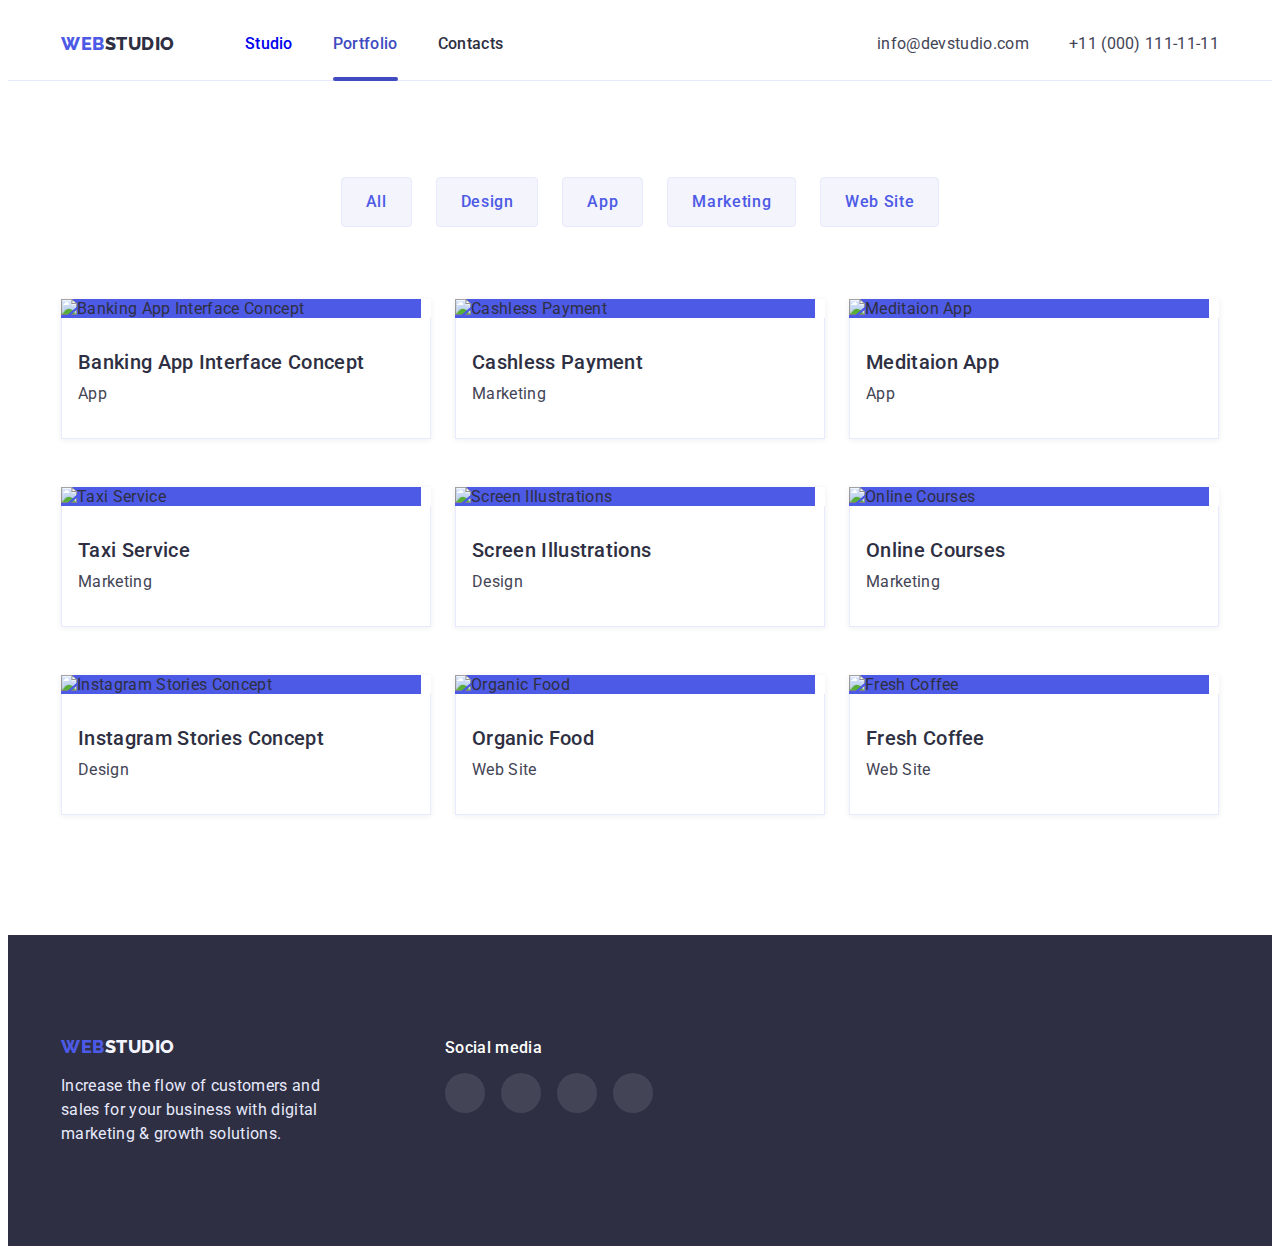
==== portfolio.html @ a9f56df6 "Create portfolio.html" ====
<!DOCTYPE html>
<html lang="en">
  <head>
    <meta charset="utf-8" />
    <meta http-equiv="x-ua-compatible" content="ie=edge" />
    <meta name="viewport" content="width=device-width, initial-scale=1.0" />
    <title>WebStudio</title>
    <link rel="preconnect" href="https://fonts.googleapis.com" />
    <link rel="preconnect" href="https://fonts.gstatic.com" crossorigin />
    <link
      href="https://fonts.googleapis.com/css2?family=Raleway:wght@800&family=Roboto:wght@400;500;700;900&display=swap"
      rel="stylesheet"
    />
    <link
      rel="stylesheet"
      href="https://cdnjs.cloudflare.com/ajax/libs/modern-normalize/1.1.0/modern-normalize.min.css"
      integrity="sha512-wpPYUAdjBVSE4KJnH1VR1HeZfpl1ub8YT/NKx4PuQ5NmX2tKuGu6U/JRp5y+Y8XG2tV+wKQpNHVUX03MfMFn9Q=="
      crossorigin="anonymous"
      referrerpolicy="no-referrer"
    />
    <link rel="stylesheet" href="./css/styles.css" />
  </head>

  <body>
    <header class="header">
      <div class="container header-container">
        <nav class="site-nav">
          <!-- логотип компанії -->
          <a class="logo nav-link link" href="./index.html"
            ><span class="accent">Web</span
            ><span class="logo-header">Studio</span></a
          >
          <ul class="nav-list list">
            <li class="nav-item">
              <a class="nav-link link" href="./index.html">Studio</a>
            </li>
            <li class="nav-item">
              <a class="nav-link link current" href="./portfolio.html"
                >Portfolio</a
              >
            </li>
            <li class="nav-item">
              <a class="nav-link link" href="">Contacts</a>
            </li>
          </ul>
        </nav>
        <address class="address">
          <ul class="address-list list">
            <li class="address-link link">
              <a class="link" href="mailto:info@devstudio.com"
                >info@devstudio.com</a
              >
            </li>
            <li class="address-link link">
              <a class="link" href="tel:+110001111111">+11 (000) 111-11-11</a>
            </li>
          </ul>
        </address>
      </div>
    </header>

    <main>
      <!-- Filters section -->

      <section class="filter-section">
        <div class="container">
          <h2 class="visually-hidden">Filters</h2>
          <ul class="btn-list list">
            <li>
              <button type="button" class="filter-btn">All</button>
            </li>
            <li>
              <button type="button" class="filter-btn">Design</button>
            </li>
            <li>
              <button type="button" class="filter-btn">App</button>
            </li>
            <li>
              <button type="button" class="filter-btn">Marketing</button>
            </li>
            <li>
              <button type="button" class="filter-btn">Web Site</button>
            </li>
          </ul>
          <h1 class="visually-hidden">Projects</h1>
          <ul class="project-list list">
            <li class="project-item">
              <a class="project-link link" href="">
                <div class="card-top-wrap">
                  <img
                    class="project-img"
                    src="./images/portfolio/projectcard-1.jpg"
                    alt="Banking App Interface Concept"
                    width="360"
                  />
                  <p class="card-top-text">
                    14 Stylish and User-Friendly App Design Concepts · Task
                    Manager App · Calorie Tracker App · Exotic Fruit Ecommerce
                    App · Cloud Storage App
                  </p>
                </div>
                <div class="card-desc-wrapper">
                  <h3 class="section-subtitle">
                    Banking App Interface Concept
                  </h3>
                  <p class="section-text">App</p>
                </div></a
              >
            </li>
            <li class="project-item">
              <a class="project-link link" href="">
                <div class="card-top-wrap">
                  <img
                    class="project-img"
                    src="./images/portfolio/projectcard-2.jpg"
                    alt="Cashless Payment"
                    width="360"
                  />
                  <p class="card-top-text">
                    14 Stylish and User-Friendly App Design Concepts · Task
                    Manager App · Calorie Tracker App · Exotic Fruit Ecommerce
                    App · Cloud Storage App
                  </p>
                </div>
                <div class="card-desc-wrapper">
                  <h3 class="section-subtitle">Cashless Payment</h3>
                  <p class="section-text">Marketing</p>
                </div>
              </a>
            </li>
            <li class="project-item">
              <a class="project-link link" href="">
                <div class="card-top-wrap">
                  <img
                    class="project-img"
                    src="./images/portfolio/projectcard-3.jpg"
                    alt="Meditaion App"
                    width="360"
                  />
                  <p class="card-top-text">
                    14 Stylish and User-Friendly App Design Concepts · Task
                    Manager App · Calorie Tracker App · Exotic Fruit Ecommerce
                    App · Cloud Storage App
                  </p>
                </div>
                <div class="card-desc-wrapper">
                  <h3 class="section-subtitle">Meditaion App</h3>
                  <p class="section-text">App</p>
                </div></a
              >
            </li>
            <li class="project-item">
              <a class="project-link link" href="">
                <div class="card-top-wrap">
                  <img
                    class="project-img"
                    src="./images/portfolio/projectcard-4.jpg"
                    alt="Taxi Service"
                    width="360"
                  />
                  <p class="card-top-text">
                    14 Stylish and User-Friendly App Design Concepts · Task
                    Manager App · Calorie Tracker App · Exotic Fruit Ecommerce
                    App · Cloud Storage App
                  </p>
                </div>
                <div class="card-desc-wrapper">
                  <h3 class="section-subtitle">Taxi Service</h3>
                  <p class="section-text">Marketing</p>
                </div></a
              >
            </li>
            <li class="project-item">
              <a class="project-link link" href="">
                <div class="card-top-wrap">
                  <img
                    class="project-img"
                    src="./images/portfolio/projectcard-5.jpg"
                    alt="Screen Illustrations"
                    width="360"
                  />
                  <p class="card-top-text">
                    14 Stylish and User-Friendly App Design Concepts · Task
                    Manager App · Calorie Tracker App · Exotic Fruit Ecommerce
                    App · Cloud Storage App
                  </p>
                </div>
                <div class="card-desc-wrapper">
                  <h3 class="section-subtitle">Screen Illustrations</h3>
                  <p class="section-text">Design</p>
                </div></a
              >
            </li>
            <li class="project-item">
              <a class="project-link link" href="">
                <div class="card-top-wrap">
                  <img
                    class="project-img"
                    src="./images/portfolio/projectcard-6.jpg"
                    alt="Online Courses"
                    width="360"
                  />
                  <p class="card-top-text">
                    14 Stylish and User-Friendly App Design Concepts · Task
                    Manager App · Calorie Tracker App · Exotic Fruit Ecommerce
                    App · Cloud Storage App
                  </p>
                </div>
                <div class="card-desc-wrapper">
                  <h3 class="section-subtitle">Online Courses</h3>
                  <p class="section-text">Marketing</p>
                </div></a
              >
            </li>
            <li class="project-item">
              <a class="project-link link" href="">
                <div class="card-top-wrap">
                  <img
                    class="project-img"
                    src="./images/portfolio/projectcard-7.jpg"
                    alt="Instagram Stories Concept"
                    width="360"
                  />
                  <p class="card-top-text">
                    14 Stylish and User-Friendly App Design Concepts · Task
                    Manager App · Calorie Tracker App · Exotic Fruit Ecommerce
                    App · Cloud Storage App
                  </p>
                </div>
                <div class="card-desc-wrapper">
                  <h3 class="section-subtitle">Instagram Stories Concept</h3>
                  <p class="section-text">Design</p>
                </div></a
              >
            </li>
            <li class="project-item">
              <a class="project-link link" href="">
                <div class="card-top-wrap">
                  <img
                    class="project-img"
                    src="./images/portfolio/projectcard-8.jpg"
                    alt="Organic Food"
                    width="360"
                  />
                  <p class="card-top-text">
                    14 Stylish and User-Friendly App Design Concepts · Task
                    Manager App · Calorie Tracker App · Exotic Fruit Ecommerce
                    App · Cloud Storage App
                  </p>
                </div>
                <div class="card-desc-wrapper">
                  <h3 class="section-subtitle">Organic Food</h3>
                  <p class="section-text">Web Site</p>
                </div></a
              >
            </li>
            <li class="project-item">
              <a class="project-link link" href="">
                <div class="card-top-wrap">
                  <img
                    class="project-img"
                    src="./images/portfolio/projectcard-9.jpg"
                    alt="Fresh Coffee"
                    width="360"
                  />
                  <p class="card-top-text">
                    14 Stylish and User-Friendly App Design Concepts · Task
                    Manager App · Calorie Tracker App · Exotic Fruit Ecommerce
                    App · Cloud Storage App
                  </p>
                </div>
                <div class="card-desc-wrapper">
                  <h3 class="section-subtitle">Fresh Coffee</h3>
                  <p class="section-text">Web Site</p>
                </div></a
              >
            </li>
          </ul>
        </div>
      </section>
    </main>
    <footer class="footer footer-section">
      <div class="container footer-container">
        <div class="footer-content-wrapper">
          <a class="logo link" href="./index.html"
            ><span class="accent">Web</span
            ><span class="logo footer">Studio</span></a
          >
          <p class="footer-text">
            Increase the flow of customers and sales for your business with
            digital marketing & growth solutions.
          </p>
        </div>
        <div class="footer-socials">
          <h3 class="section-subtitle">Social media</h3>
          <ul class="socials-list list">
            <li class="socials-item">
              <a href="" class="socials-item-link link">
                <svg class="socials-icon" width="24px" height="24px">
                  <use href="./images/icons.svg#icon-instagram"></use>
                </svg>
              </a>
            </li>
            <li class="socials-item">
              <a href="" class="socials-item-link link">
                <svg class="socials-icon" width="24px" height="24px">
                  <use href="./images/icons.svg#icon-twitter"></use>
                </svg>
              </a>
            </li>
            <li class="socials-item">
              <a href="" class="socials-item-link link">
                <svg class="socials-icon" width="24px" height="24px">
                  <use href="./images/icons.svg#icon-facebook"></use>
                </svg>
              </a>
            </li>
            <li class="socials-item">
              <a href="" class="socials-item-link link">
                <svg class="socials-icon" width="24px" height="24px">
                  <use href="./images/icons.svg#icon-linkedin"></use>
                </svg>
              </a>
            </li>
          </ul>
        </div>
      </div>
    </footer>
  </body>
</html>
---- css/styles.css ----
:root {
  --primary-color: #4d5ae5;
  --pressed-state-color: #404bbf;
  --heading-text-color: #2e2f42;
  --main-text-color: #434455;
  --subtle-text-color: #8e8f99;
  --accent-color: #e7e9fc;
  --light-mode-color: #f4f4fd;
  --hero-section-color: #ffffff;
  --success-color: #31d0aa;
  --hero-bg: linear-gradient(rgba(46, 47, 66, 0.7), rgba(46, 47, 66, 0.7));
  --transition-value: 250ms cubic-bezier(0.4, 0, 0.2, 1);
}

body {
  font-family: "Roboto", "Raleway", sans-serif;
  font-weight: 400;
  font-size: 16px;
  letter-spacing: 0.02em;
  color: var(--main-text-color);
  background-color: var(--hero-section-color);
}

.container {
  margin-left: auto;
  margin-right: auto;
  width: 1158px;
  padding-left: 15px;
  padding-right: 15px;
}

.section {
  padding-top: 120px;
  padding-bottom: 120px;
}

.card-desc-wrapper {
  padding-top: 32px;
  padding-bottom: 32px;
}

.visually-hidden {
  position: absolute;
  width: 1px;
  height: 1px;
  margin: -1px;
  border: 0;
  padding: 0;
  white-space: nowrap;
  clip-path: inset(100%);
  clip: rect(0 0 0 0);
  overflow: hidden;
}

.list {
  list-style: none;
}

.link {
  text-decoration: none;
}

.link:visited {
  color: var(--heading-text-color);
}

button {
  cursor: pointer;
}

h1,
h2,
h3,
p {
  margin-top: 0;
  margin-bottom: 0;
}

ul,
ol {
  margin-top: 0;
  margin-bottom: 0;
  padding-left: 0;
}

img {
  display: block;
  max-width: 100%;
  height: auto;
}

/* TEXTS SECTIONS */

.section-title {
  margin-left: auto;
  margin-right: auto;
  margin-bottom: 72px;

  color: var(--heading-text-color);

  font-size: 36px;
  line-height: 1.11;
  text-transform: capitalize;
}

.section-subtitle {
  margin-bottom: 8px;

  color: var(--heading-text-color);

  font-weight: 500;
  font-size: 20px;
  line-height: 1.2;
}

.section-text {
  color: var(--main-text-color);

  line-height: 1.5;
}

/* -----------------SITE-HEADER------------------------ */

.header {
  background-color: var(--hero-section-color);
  border-bottom: 1px solid var(--accent-color);
}

.header-container {
  display: flex;
  align-items: center;
}

/* header logotype */

.logo {
  font-family: "Raleway", sans-serif;
  font-weight: 800;
  font-size: 18px;
  line-height: 1.3;
  letter-spacing: 0.03em;
  text-transform: uppercase;
  text-decoration: none;
}

.logo .accent {
  color: var(--primary-color);
}

.logo-header {
  color: var(--heading-text-color);
  margin-right: 70px;
}

/* --------------- Navigation menu-----------------*/

.site-nav {
  display: flex;
}

/* .site-nav .link {
} */

.site-nav .link:hover,
.site-nav .link:focus {
  color: var(--pressed-state-color);
}

.site-nav .link.current {
  color: var(--pressed-state-color);
  position: relative;
}

.site-nav .link.current::after {
  content: "";
  position: absolute;
  height: 4px;
  width: 100%;
  border-radius: 2px;
  left: 0;
  bottom: -1px;

  background-color: var(--pressed-state-color);
}

/* ------------------NAV - LINKS------------- */

.nav-list {
  display: flex;
}

.nav-item {
  color: var(--heading-text-color);

  font-weight: 500;
  line-height: 1.5;
  text-decoration: none;
}

.nav-item + .nav-item {
  margin-left: 40px;
}

.nav-link {
  display: block;
  padding-top: 24px;
  padding-bottom: 24px;
  transition: color var(--transition-value);
}

/* -------------- ADDRESS SECTION ----------------- */

.address {
  margin-left: auto;
}

.address-list {
  display: flex;
  gap: 40px;
}

.address-link .link {
  display: block;
  padding-top: 24px;
  padding-bottom: 24px;

  color: var(--main-text-color);

  font-style: normal;
  line-height: 1.5;
  text-decoration: none;

  transition: color var(--transition-value);
}
.address-link .link:hover,
.address-link .link:focus {
  color: var(--pressed-state-color);
}

/* --------------------- HERO SECTION ------------------------*/

.hero-section {
  padding-top: 188px;
  padding-bottom: 188px;
  margin-left: auto;
  margin-right: auto;

  max-width: 1440px;
  height: 600px;

  background-image: var(--hero-bg), url(../images/hero/hero-bcg.jpg);
  background-repeat: no-repeat;
  background-position: center;
  background-size: contain;
}

.hero-title {
  margin-left: auto;
  margin-right: auto;
  margin-bottom: 48px;
  max-width: 494px;

  color: var(--hero-section-color);

  text-align: center;
  font-weight: 700;
  font-size: 56px;
  line-height: 1.07;
}

.hero-btn {
  display: block;
  margin-right: auto;
  margin-left: auto;

  padding-top: 16px;
  padding-right: 32px;
  padding-bottom: 16px;
  padding-left: 32px;
  border: 1px transparent;
  border-radius: 4px;

  font-weight: 500;
  line-height: 1.5;
  background-color: var(--primary-color);
  box-shadow: 0px 4px 4px rgba(0, 0, 0, 0.15);
  color: var(--hero-section-color);
  letter-spacing: 0.04em;

  transition: background-color var(--transition-value);
}

.hero-btn:hover,
.hero-btn:focus {
  background-color: var(--pressed-state-color);
}

/* --------------------FEAUTERS SECTION-------------------- */

.feauters {
  display: flex;
  gap: 24px;
}

.feauters-item {
  border-radius: 4px;
  flex-basis: calc((100% - 72px) / 4);
}

.feauters-img {
  height: 112px;
  border-radius: 4px;
  background-color: var(--light-mode-color);

  display: flex;
  align-items: center;
  justify-content: center;

  margin-bottom: 8px;
}

/* ----------------- OUR SERVICES------------------ */

.services-section {
  padding-top: 0;
}

.services-container .section-title {
  max-width: 323px;
}

.services-list {
  display: flex;
  gap: 24px;
}

.services-list-item {
  flex-basis: calc((100% - 48px) / 3);
}

/* -----------------TEAM SECTION-------------------- */

.team-section {
  padding-bottom: 120px;

  background-color: var(--light-mode-color);

  text-align: center;
}

.team-list {
  display: flex;
  gap: 24px;
}

.team-card {
  flex-basis: calc((100% - 72px) / 4);

  background-color: var(--hero-section-color);
  box-shadow: 0px 1px 6px rgba(46, 47, 66, 0.08),
    0px 1px 1px rgba(46, 47, 66, 0.16), 0px 2px 1px rgba(46, 47, 66, 0.08);
  border-radius: 0px 0px 4px 4px;
}

.socials-list {
  margin-top: 8px;
  padding-left: 16px;
  padding-right: 16px;

  display: flex;
  justify-content: center;
  gap: 24px;
}

.socials-item {
  width: 40px;
  height: 40px;
}

.socials-item-link {
  width: 100%;
  height: 100%;
  background-color: var(--primary-color);
  display: flex;
  align-items: center;
  justify-content: center;
  border-radius: 50%;

  transition: background-color var(--transition-value);
}

.socials-item-link:is(:hover, :focus) {
  background-color: var(--pressed-state-color);
}

.socials-icon {
  fill: var(--light-mode-color);
}

/* ----------------------CUSTOMERS ------------------------ */

.customers-section {
  padding-top: 130px;
  padding-bottom: 120px;
  text-align: center;
}

.customers-list {
  display: flex;
  gap: 24px;
}

.customers-item {
  flex-basis: calc((100% - 120px) / 6);
  height: 88px;
}

.customers-link {
  width: 100%;
  height: 100%;
  display: flex;
  align-items: center;
  justify-content: center;

  color: var(--subtle-text-color);
  border: 1px solid var(--subtle-text-color);
  border-radius: 4px;

  transition: color var(--transition-value),
    border-color var(--transition-value);
}

.customers-link:visited {
  color: var(--subtle-text-color);
}

.customers-icon {
  fill: currentColor;
}

.customers-link:is(:hover, :focus) {
  border-color: var(--pressed-state-color);
  color: var(--pressed-state-color);
}

/* -------------------------FOOTER-------------------------- */

.footer {
  background-color: var(--heading-text-color);
  color: var(--accent-color);
}

.footer-section {
  padding-top: 100px;
  padding-bottom: 100px;
}

.footer-container {
  display: flex;
  flex-direction: row;
  align-items: baseline;
}

.footer-content-wrapper {
  max-width: 264px;
  margin-right: 120px;
}

.logo.footer {
  color: var(--light-mode-color);
}

.footer-text {
  margin-top: 16px;

  line-height: 1.5;
}

.footer-socials .section-subtitle {
  color: var(--hero-section-color);
  font-size: 16px;
}

.footer-socials .footer-text {
  margin-top: 0;
}

.footer-socials .socials-list {
  margin-top: 16px;
  padding-left: 0;
  padding-right: 0;
  gap: 16px;
}

.footer-socials .socials-item-link {
  background: rgba(255, 255, 255, 0.1);
  transition: background-color var(--transition-value);
}

.footer-socials .socials-item-link:is(:hover, :focus) {
  background: var(--success-color);
}

/* ------------------------------ PAGE 2  ---------------------- */

/* filter buttons */

.filter-section {
  padding-top: 96px;
  padding-bottom: 120px;
}

.filter-btn {
  padding-top: 12px;
  padding-bottom: 12px;
  padding-right: 24px;
  padding-left: 24px;

  background-color: var(--light-mode-color);
  color: var(--primary-color);
  border: 1px solid var(--accent-color);
  border-radius: 4px;

  font-family: inherit;
  font-weight: 500;
  font-size: inherit;
  line-height: 1.5;
  letter-spacing: 0.04em;

  transition: border-color var(--transition-value),
    border var(--transition-value), background-color var(--transition-value),
    color var(--transition-value), box-shadow var(--transition-value);
}

.btn-list {
  display: flex;
  justify-content: center;
  gap: 24px;
  margin-bottom: 72px;
}

.filter-btn:hover,
.filter-btn:focus {
  border-color: var(--pressed-state-color);
  border: 1px solid var(--pressed-state-color);
  background-color: var(--pressed-state-color);
  color: var(--hero-section-color);
  box-shadow: 0px 3px 1px rgba(0, 0, 0, 0.1), 0px 2px 1px rgba(0, 0, 0, 0.08),
    0px 2px 2px rgba(0, 0, 0, 0.12);
}

/* ------------------------- POTFOLIO ----------------------- */

.project-list {
  display: flex;
  flex-wrap: wrap;
  row-gap: 48px;
  column-gap: 24px;
}

.project-item {
  flex-basis: calc((100% - 48px) / 3);
  box-shadow: 0px 1px 6px rgba(46, 47, 66, 0.08);
}

.project-img {
  background-color: var(--primary-color);
}

.project-link {
  width: 100%;
  height: 100%;
}

.project-link .card-desc-wrapper {
  border: 1px solid var(--accent-color);

  border-top: none;
  padding-left: 16px;

  transition: box-shadow var(--transition-value);
}

.project-link:is(:hover, :focus) .card-desc-wrapper {
  border: 0.5px solid var(--light-mode-color);
  border-top: none;
  box-shadow: 0px 1px 6px rgba(46, 47, 66, 0.08),
    0px 1px 1px rgba(46, 47, 66, 0.16), 0px 2px 1px rgba(46, 47, 66, 0.08);
}

.project-link:is(:hover, :focus) .card-top-text {
  transform: translateY(0);
}

.card-top-wrap {
  position: relative;
  overflow: hidden;
}

.card-top-text {
  position: absolute;
  top: 0px;
  height: 100%;

  padding-top: 40px;
  padding-left: 32px;
  padding-right: 32px;

  line-height: 1.5;
  color: var(--light-mode-color);
  background-color: var(--primary-color);
  background-blend-mode: soft-light;
  mix-blend-mode: normal;

  transform: translateY(100%);
  transition: transform var(--transition-value);
}

.backdrop {
  position: fixed;
  top: 0;

  width: 100%;
  height: 100%;

  background-color: rgba(46, 47, 66, 0.4);

  transition: opacity var(--transition-value),
    visibility var(--transition-value);
}

.is-hidden {
  opacity: 0;
  visibility: hidden;
  pointer-events: none;
}

.modal {
  position: absolute;
  top: 50%;
  left: 50%;
  transform: translate(-50%, -50%) scale(1);

  padding: 24px;
  width: 408px;
  min-height: 576px;

  background: #fcfcfc;
  box-shadow: 0px 1px 1px rgba(0, 0, 0, 0.14), 0px 1px 3px rgba(0, 0, 0, 0.12),
    0px 2px 1px rgba(0, 0, 0, 0.2);
  border-radius: 4px;

  transition: transform var(--transition-value);
}

.backdrop.is-hidden .modal {
  transform: translate(-50%, -50%) scale (0);
}

.modal-close {
  display: flex;
  align-items: center;
  justify-content: center;
  margin-left: auto;

  width: 24px;
  height: 24px;
  border-radius: 50%;

  background: var(--accent-color);
  border: 1px solid rgba(0, 0, 0, 0.1);

  transition: background-color var(--transition-value),
    border-color var(--transition-value), fill var(--transition-value);
}

.modal-close:is(:hover, :focus) {
  background-color: var(--pressed-state-color);
  border-color: var(--pressed-state-color);
  fill: var(--hero-section-color);
}
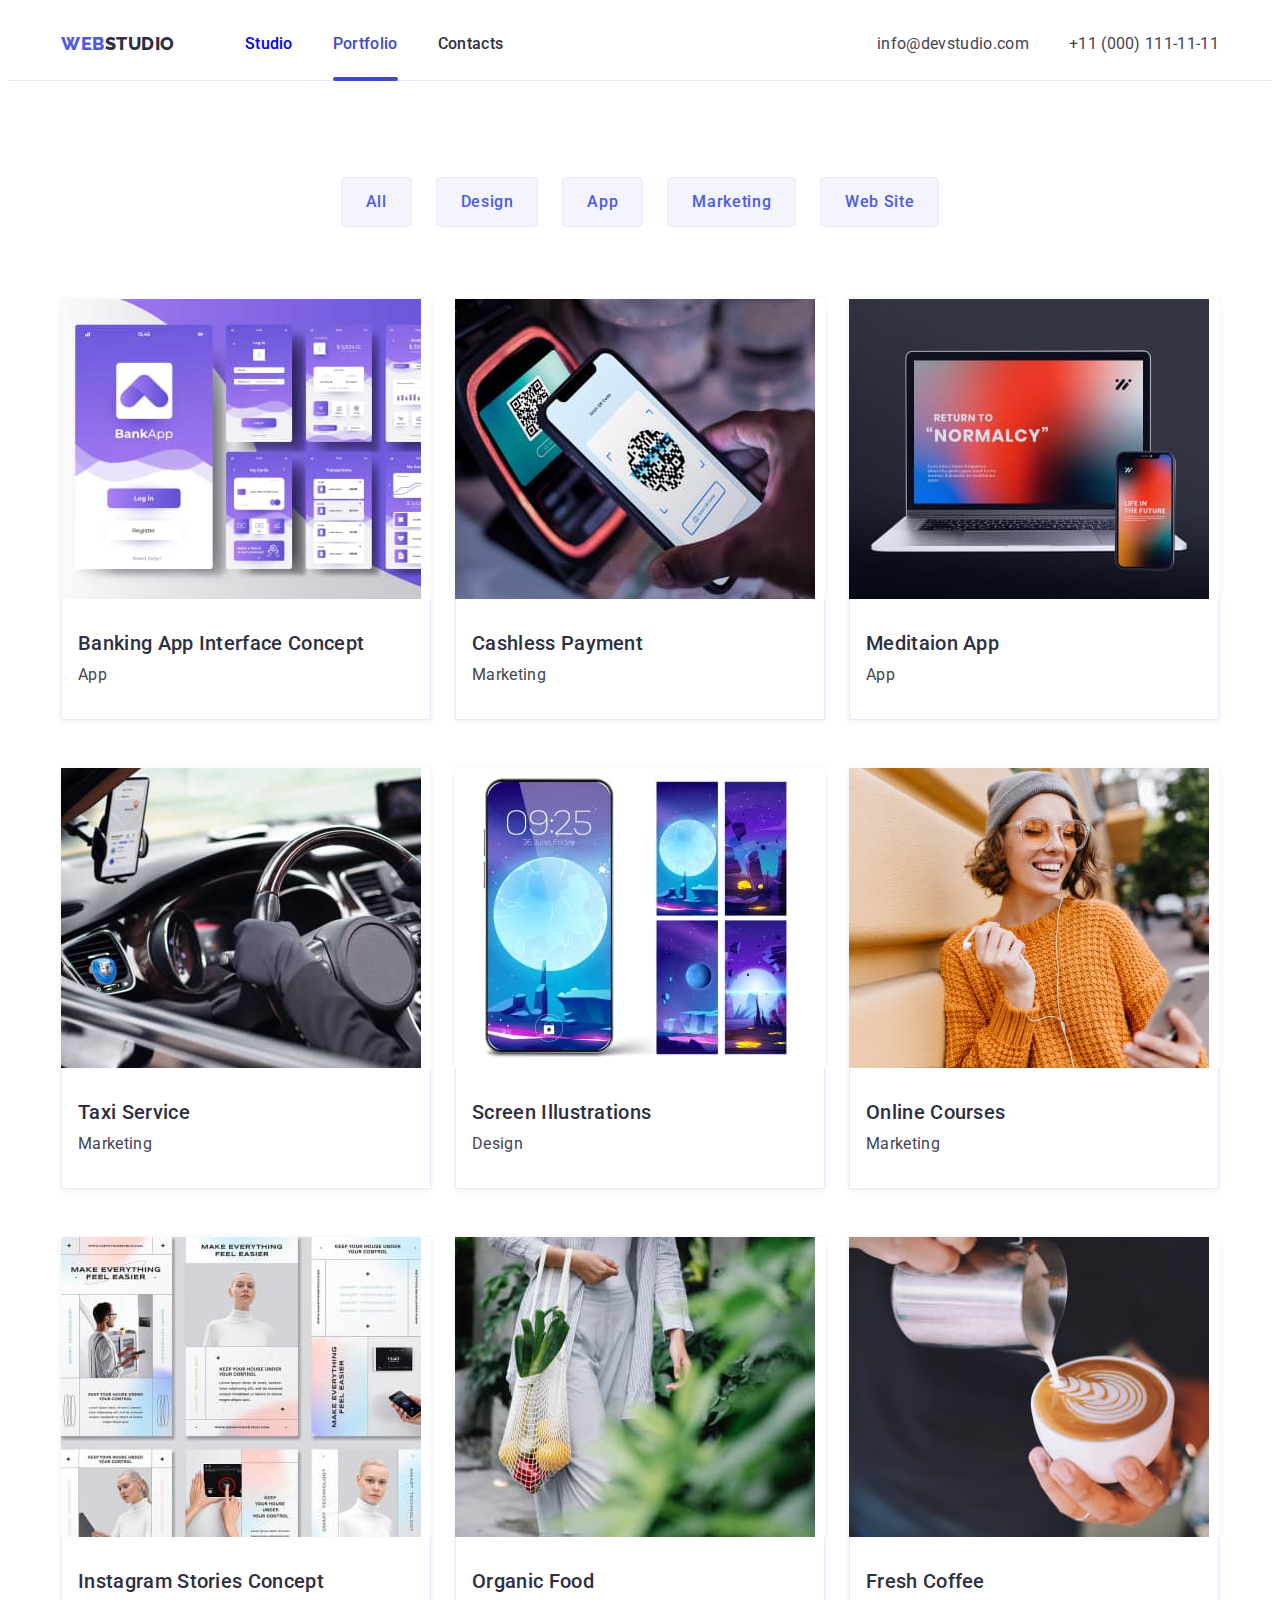
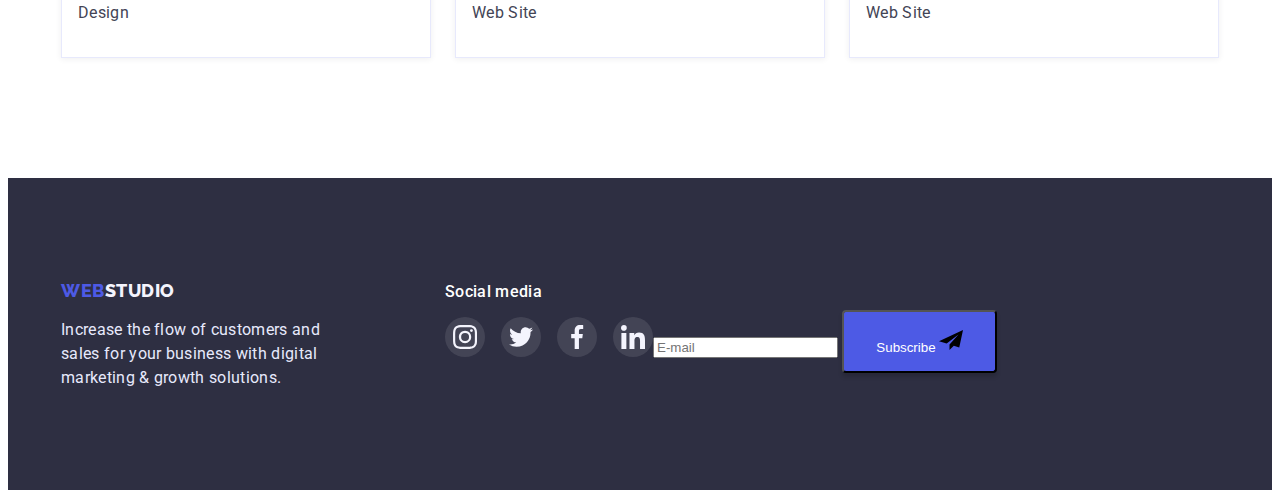
==== commit 6047cb2d: "Update portfolio.html" ====
--- a/portfolio.html
+++ b/portfolio.html
@@ -324,6 +324,25 @@
             </li>
           </ul>
         </div>
+
+        <div class="email-input">
+          <h3 class="section-subtitle">Subscribe</h3>
+          <form class="input-wrapper">
+            <input
+              class="form-input"
+              type="email"
+              name="email"
+              id="subscribe"
+              placeholder="E-mail"
+            />
+            <button class="form-btn footer" type="submit">
+              Subscribe
+              <svg class="send-icon" width="24" height="24">
+                <use href="./images/icons.svg#icon-send"></use>
+              </svg>
+            </button>
+          </form>
+        </div>
       </div>
     </footer>
   </body>
--- a/css/styles.css
+++ b/css/styles.css
@@ -662,6 +662,7 @@
   align-items: center;
   justify-content: center;
   margin-left: auto;
+  margin-bottom: 24px;
 
   width: 24px;
   height: 24px;
@@ -679,3 +680,96 @@
   border-color: var(--pressed-state-color);
   fill: var(--hero-section-color);
 }
+
+.modal-title {
+  margin-bottom: 16px;
+  font-weight: 500;
+  line-height: 1.5;
+  text-align: center;
+  color: var(--heading-text-color);
+}
+
+.modal-input {
+  width: 100%;
+  border: 1px solid rgba(33, 33, 33, 0.2);
+  border-radius: 4px;
+  padding-left: 38px;
+  padding-top: 8px;
+  padding-bottom: 8px;
+
+    transition: border-color var(--transition-value);
+}
+
+.modal-label {
+  margin-top: 8px;
+  margin-bottom: 4px;
+  font-size: 12px;
+  line-height: 1.33;
+  letter-spacing: 0.04em;
+  color: var(--subtle-text-color);
+}
+
+.modal-field {
+  margin-bottom: 8px;
+}
+
+.input-wrap {
+  position: relative;
+}
+
+.modal-input-icon {
+  position: absolute;
+  left: 16px;
+  top: 50%;
+  transform: translateY(-50%);
+
+  transition: fill var(--transition-value);
+}
+
+.modal-field textarea {
+  border: 1px solid rgba(33, 33, 33, 0.2);
+  border-radius: 4px;
+  padding-top: 8px;
+  padding-left: 16px;
+  font-size: 12px;
+  line-height: 1.33;
+  letter-spacing: 0.04em;
+  color: var(--subtle-text-color);
+  resize: none;
+}
+
+.modal-input:focus {
+  border-color: var(--pressed-state-color);
+}
+
+
+.modal-input:focus + .modal-input-icon {
+  fill: var(--pressed-state-color);
+}
+
+.policy {
+  text-align: center;
+  margin-top: 16px;
+  margin-bottom: 24px;
+  font-size: 12px;
+  line-height: 1.33;
+  letter-spacing: 0.04em;
+  color: #757575;
+}
+
+.policy label {
+  margin-left: 8px;
+}
+
+.policy a:visited {
+  color: var(--primary-color);
+}
+
+.form-btn {
+  padding: 16px 32px;
+  gap: 10px;
+  background: var(--primary-color);
+  color: var(--hero-section-color);
+  box-shadow: 0px 4px 4px rgba(0, 0, 0, 0.15);
+  border-radius: 4px;
+}
